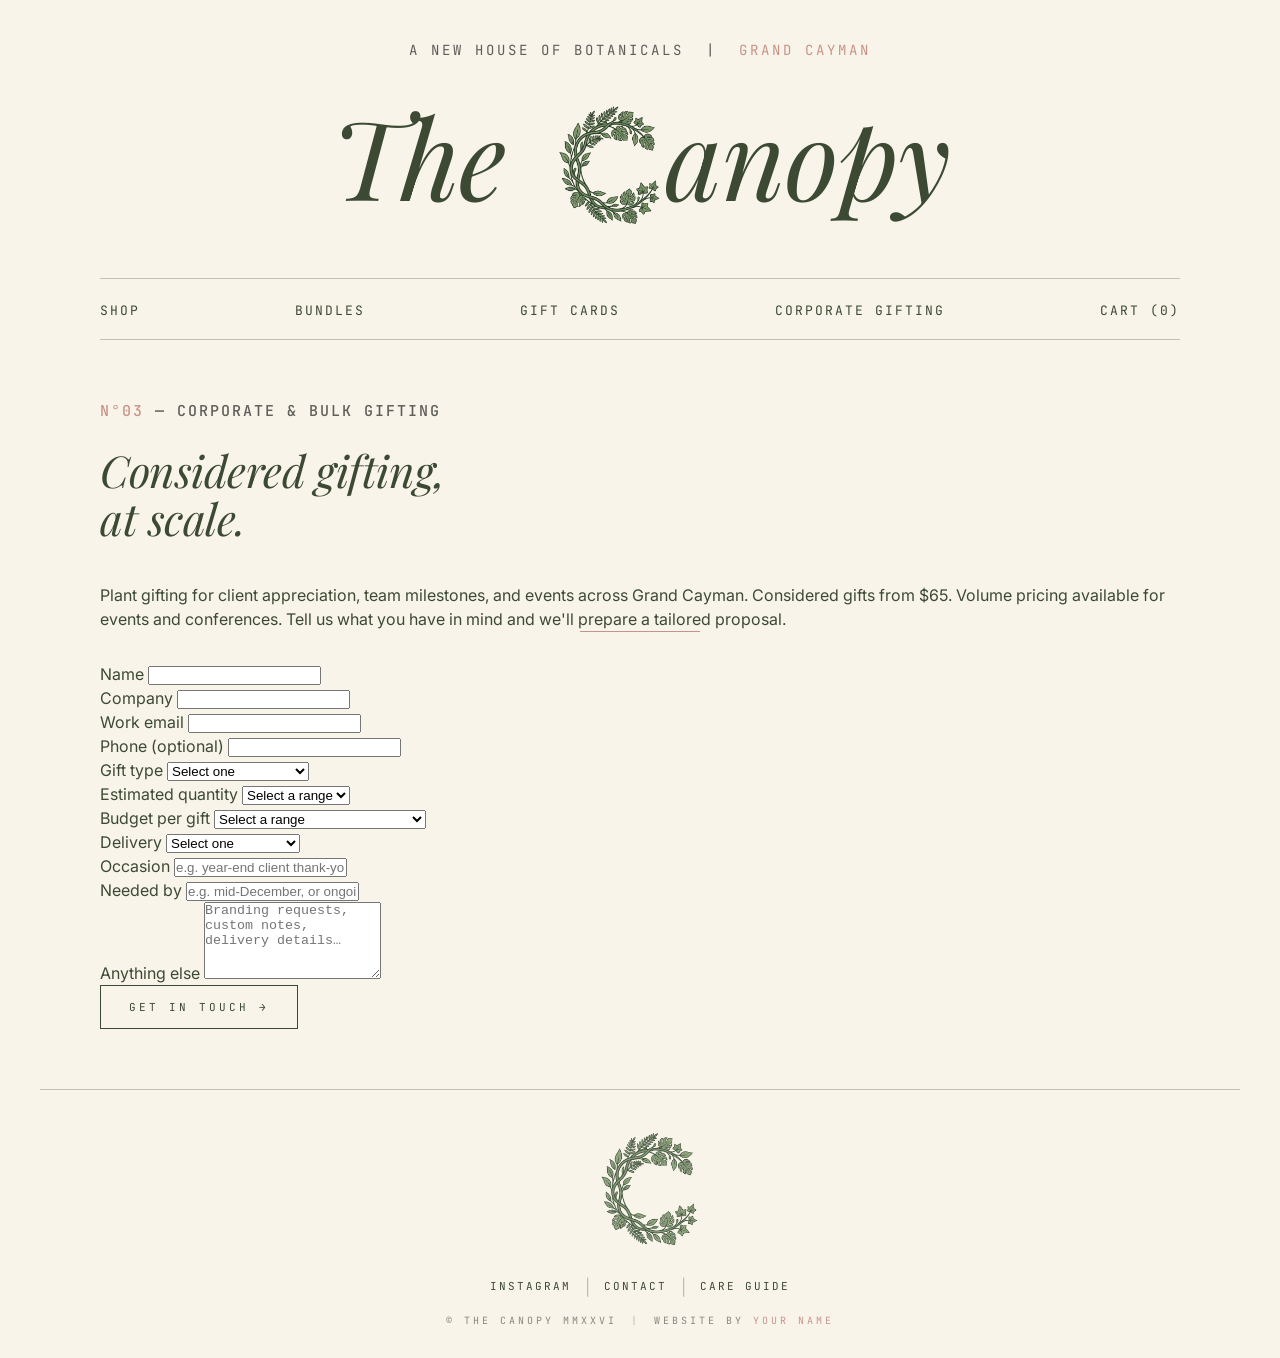
==== corporate.html @ 5a71980a "Create corporate.html" ====
<!DOCTYPE html>
<html lang="en">
<head>
  <meta charset="UTF-8">
  <meta name="viewport" content="width=device-width, initial-scale=1.0">
  <title>Corporate & Bulk Gifting — The Canopy · Grand Cayman</title>
  <meta name="description" content="Considered plant gifting at scale for client appreciation, team milestones, and events across Grand Cayman.">

  <link rel="icon" type="image/png" href="clogo.png">

  <link rel="preconnect" href="https://fonts.googleapis.com">
  <link rel="preconnect" href="https://fonts.gstatic.com" crossorigin>
  <link href="https://fonts.googleapis.com/css2?family=Playfair+Display:ital,wght@0,400;0,500;1,400;1,500&family=Inter:wght@300;400;500&family=JetBrains+Mono:wght@400;500&display=swap" rel="stylesheet">

  <link rel="stylesheet" href="styles.css">
</head>
<body>

  <!-- MASTHEAD -->
  <header class="masthead">
    <p class="tagline">A NEW HOUSE OF BOTANICALS&nbsp;&nbsp;|&nbsp;&nbsp;<span class="tagline-place">GRAND CAYMAN</span></p>

    <h1 class="wordmark">
      <a href="index.html" style="display:flex;align-items:baseline;justify-content:center;color:inherit;">
        <span class="wordmark-the">The&nbsp;</span><img class="wordmark-c" src="clogo.png" alt="C"><span class="wordmark-rest">anopy</span>
      </a>
    </h1>

    <nav class="primary-nav">
      <ul>
        <li><a href="index.html#shop">SHOP</a></li>
        <li><a href="index.html#bundles">BUNDLES</a></li>
        <li><a href="index.html#gift-cards">GIFT CARDS</a></li>
        <li><a href="corporate.html">CORPORATE GIFTING</a></li>
        <li><a href="index.html#cart" class="cart-link">CART (0)</a></li>
      </ul>
    </nav>
  </header>

  <!-- CORPORATE ENQUIRY -->
  <section class="section corporate-page">
    <p class="section-label"><span class="num">N°03</span> <span class="dim">— CORPORATE &amp; BULK GIFTING</span></p>
    <h2 class="section-title">Considered gifting,<br>at scale.</h2>

    <p class="corporate-intro">
      Plant gifting for client appreciation, team milestones, and events across Grand Cayman.
      Considered gifts from $65. Volume pricing available for events and conferences.
      Tell us what you have in mind and we'll prepare a tailored proposal.
    </p>

    <hr class="rose-rule rose-rule-left">

    <!-- ==========================================================
         FORM SETUP — REQUIRED BEFORE THIS WORKS:
         1. Go to https://formspree.io and create a free account
         2. Create a new form, copy your form endpoint
            (looks like: https://formspree.io/f/abcdwxyz)
         3. Replace YOUR_FORMSPREE_ENDPOINT below with that URL
         Until you do this, the form will not send anything.
    ========================================================== -->
    <form class="enquiry-form" action="YOUR_FORMSPREE_ENDPOINT" method="POST">

      <div class="form-row">
        <div class="form-field">
          <label for="name">Name</label>
          <input type="text" id="name" name="name" required>
        </div>
        <div class="form-field">
          <label for="company">Company</label>
          <input type="text" id="company" name="company" required>
        </div>
      </div>

      <div class="form-row">
        <div class="form-field">
          <label for="email">Work email</label>
          <input type="email" id="email" name="email" required>
        </div>
        <div class="form-field">
          <label for="phone">Phone <span class="optional">(optional)</span></label>
          <input type="tel" id="phone" name="phone">
        </div>
      </div>

      <div class="form-row">
        <div class="form-field">
          <label for="gift-type">Gift type</label>
          <select id="gift-type" name="gift-type" required>
            <option value="" disabled selected>Select one</option>
            <option>Client gifts</option>
            <option>Employee gifts</option>
            <option>Event or conference</option>
            <option>Not sure yet</option>
          </select>
        </div>
        <div class="form-field">
          <label for="quantity">Estimated quantity</label>
          <select id="quantity" name="quantity" required>
            <option value="" disabled selected>Select a range</option>
            <option>1–10</option>
            <option>11–25</option>
            <option>26–50</option>
            <option>51–100</option>
            <option>100+</option>
          </select>
        </div>
      </div>

      <div class="form-row">
        <div class="form-field">
          <label for="budget">Budget per gift</label>
          <select id="budget" name="budget" required>
            <option value="" disabled selected>Select a range</option>
            <option>Under $65 (bulk / event volume)</option>
            <option>$65–85</option>
            <option>$85–125</option>
            <option>$125–175</option>
            <option>$175+</option>
            <option>Flexible</option>
          </select>
        </div>
        <div class="form-field">
          <label for="delivery">Delivery</label>
          <select id="delivery" name="delivery" required>
            <option value="" disabled selected>Select one</option>
            <option>Single location</option>
            <option>Multiple addresses</option>
          </select>
        </div>
      </div>

      <div class="form-row">
        <div class="form-field">
          <label for="occasion">Occasion</label>
          <input type="text" id="occasion" name="occasion" placeholder="e.g. year-end client thank-you">
        </div>
        <div class="form-field">
          <label for="timeline">Needed by</label>
          <input type="text" id="timeline" name="timeline" placeholder="e.g. mid-December, or ongoing">
        </div>
      </div>

      <div class="form-field form-field-full">
        <label for="message">Anything else</label>
        <textarea id="message" name="message" rows="5" placeholder="Branding requests, custom notes, delivery details…"></textarea>
      </div>

      <button type="submit" class="btn-outline">GET IN TOUCH →</button>

    </form>
  </section>

  <hr class="section-rule">

  <!-- FOOTER -->
  <footer class="site-footer">
    <div class="footer-logo">
      <img src="clogo.png" alt="The Canopy">
    </div>

    <nav class="footer-nav">
      <a href="#instagram">INSTAGRAM</a>
      <span class="footer-divider">|</span>
      <a href="#contact">CONTACT</a>
      <span class="footer-divider">|</span>
      <a href="#care">CARE GUIDE</a>
    </nav>

    <div class="copyright">
      <span>© THE CANOPY MMXXVI</span>
      <span class="footer-divider">|</span>
      <span>WEBSITE BY <a href="https://yourwebsite.com" target="_blank">YOUR NAME</a></span>
    </div>
  </footer>

</body>
</html>
---- styles.css ----
/* ============================================
   THE CANOPY — Stylesheet v2 (clean)
   Palette: Cream #F8F4EA · Forest #3D4A33 · Sage #8A9A7E · Dusty Rose #C99488
   Type: Playfair Display (display) · Inter (body) · JetBrains Mono (accent)
   ============================================ */

:root {
  --cream: #F8F4EA;
  --forest: #3D4A33;
  --sage: #8A9A7E;
  --rose: #C99488;
  --tone: #E8DFC9;
  --grey: #5F5E5A;
  --grey-light: #888780;

  --serif: 'Playfair Display', 'Bodoni 72', 'Didot', Georgia, serif;
  --sans: 'Inter', -apple-system, BlinkMacSystemFont, 'Helvetica Neue', sans-serif;
  --mono: 'JetBrains Mono', 'IBM Plex Mono', 'Courier New', monospace;

  --max-width: 1200px;
  --gutter: 60px;
}

* {
  box-sizing: border-box;
  margin: 0;
  padding: 0;
}

html {
  scroll-behavior: smooth;
  -webkit-font-smoothing: antialiased;
  -moz-osx-font-smoothing: grayscale;
}

body {
  background: var(--cream);
  color: var(--forest);
  font-family: var(--sans);
  font-size: 16px;
  line-height: 1.5;
  font-weight: 400;
}

a {
  color: inherit;
  text-decoration: none;
  transition: color 0.2s ease;
}

a:hover {
  color: var(--rose);
}

img {
  max-width: 100%;
  display: block;
}

ul {
  list-style: none;
}

hr {
  border: 0;
  height: 1px;
  background: var(--forest);
  opacity: 0.3;
}

/* ============================================
   MASTHEAD
   ============================================ */

.masthead {
  max-width: var(--max-width);
  margin: 0 auto;
  padding: 40px var(--gutter) 0;
}

.tagline {
  font-family: var(--mono);
  font-size: 14px;
  letter-spacing: 3px;
  color: var(--grey);
  text-align: center;
  margin-bottom: 40px;
  text-transform: uppercase;
  font-weight: 400;
}

.tagline-place {
  color: var(--rose);
}

.wordmark {
  font-family: var(--serif);
  font-style: italic;
  font-weight: 400;
  font-size: 110px;
  text-align: center;
  color: var(--forest);
  line-height: 1;
  margin-bottom: 50px;
  display: flex;
  align-items: baseline;
  justify-content: center;
  letter-spacing: -0.01em;
}

.wordmark-the,
.wordmark-rest {
  display: inline-block;
}

.wordmark-c {
  display: inline-block;
  height: 1.15em;
  width: auto;
  margin: 0 -0.12em 0 -0.1em;
  vertical-align: baseline;
  align-self: flex-end;
  transform: translateY(0.02em);
}

.primary-nav {
  border-top: 1px solid rgba(61, 74, 51, 0.3);
  border-bottom: 1px solid rgba(61, 74, 51, 0.3);
  padding: 18px 0;
}

.primary-nav ul {
  display: flex;
  justify-content: space-between;
  align-items: center;
}

.primary-nav a {
  font-family: var(--mono);
  font-size: 13px;
  letter-spacing: 2px;
  color: var(--forest);
  text-transform: uppercase;
}

/* ============================================
   HERO
   ============================================ */

.hero {
  max-width: var(--max-width);
  margin: 60px auto 100px;
  padding: 0 var(--gutter);
}

.hero-video-wrap {
  background: var(--tone);
  aspect-ratio: 16 / 10;
  position: relative;
  overflow: hidden;
}

.hero-video-wrap video {
  width: 100%;
  height: 100%;
  object-fit: cover;
}

.hero-placeholder {
  position: absolute;
  inset: 0;
  display: flex;
  flex-direction: column;
  align-items: center;
  justify-content: center;
  gap: 20px;
}

.play-icon {
  width: 64px;
  height: 64px;
  border-radius: 50%;
  background: var(--cream);
  opacity: 0.85;
  display: flex;
  align-items: center;
  justify-content: center;
  font-size: 22px;
  color: var(--forest);
  padding-left: 5px;
}

.placeholder-label {
  font-family: var(--mono);
  font-size: 11px;
  letter-spacing: 3px;
  color: var(--forest);
}

/* ============================================
   TAGLINE BLOCK (under hero)
   ============================================ */

.tagline-block {
  text-align: center;
  padding: 40px var(--gutter) 100px;
  max-width: var(--max-width);
  margin: 0 auto;
}

.big-italic {
  font-family: var(--serif);
  font-style: italic;
  font-weight: 400;
  font-size: 96px;
  line-height: 1;
  color: var(--forest);
  margin-bottom: 40px;
  letter-spacing: -0.01em;
}

.caps-line {
  font-family: var(--mono);
  font-size: 12px;
  letter-spacing: 6px;
  color: var(--forest);
  text-transform: uppercase;
  margin-bottom: 16px;
}

.rose-rule {
  background: var(--rose);
  width: 120px;
  height: 1px;
  border: 0;
  margin: 0 auto 30px;
  opacity: 1;
}

.lede {
  font-family: var(--sans);
  font-size: 15px;
  color: var(--grey);
  margin-bottom: 40px;
  font-weight: 400;
}

/* ============================================
   BUTTONS
   ============================================ */

.btn-outline {
  display: inline-block;
  font-family: var(--mono);
  font-size: 11px;
  letter-spacing: 3px;
  color: var(--forest);
  text-transform: uppercase;
  padding: 14px 28px;
  border: 1px solid var(--forest);
  background: transparent;
  cursor: pointer;
  transition: all 0.2s ease;
}

.btn-outline:hover {
  background: var(--forest);
  color: var(--cream);
}

.btn-outline-small {
  display: inline-block;
  font-family: var(--mono);
  font-size: 10px;
  letter-spacing: 3px;
  color: var(--forest);
  text-transform: uppercase;
  padding: 10px 20px;
  border: 1px solid var(--forest);
  background: transparent;
  margin-top: 24px;
  transition: all 0.2s ease;
}

.gifting-card:hover .btn-outline-small {
  background: var(--forest);
  color: var(--cream);
}

/* ============================================
   SECTIONS
   ============================================ */

.section-rule {
  max-width: var(--max-width);
  margin: 0 auto;
}

.section {
  max-width: var(--max-width);
  margin: 0 auto;
  padding: 60px var(--gutter);
}

.section-head {
  display: flex;
  justify-content: space-between;
  align-items: center;
  margin-bottom: 8px;
}

.section-label {
  font-family: var(--mono);
  font-size: 15px;
  letter-spacing: 2px;
  text-transform: uppercase;
  font-weight: 500;
}

.section-label .num {
  color: var(--rose);
}

.section-label .dim {
  color: var(--grey);
}

.view-all {
  font-family: var(--mono);
  font-size: 11px;
  letter-spacing: 2px;
  color: var(--forest);
  text-transform: uppercase;
}

.section-title {
  font-family: var(--serif);
  font-style: italic;
  font-weight: 400;
  font-size: 44px;
  line-height: 1.1;
  color: var(--forest);
  margin: 24px 0 40px;
  letter-spacing: -0.01em;
}

/* ============================================
   PRODUCT GRID
   ============================================ */

.product-grid {
  display: grid;
  grid-template-columns: repeat(4, 1fr);
  gap: 20px;
  margin-top: 40px;
}

.product-card {
  cursor: pointer;
  transition: transform 0.3s ease;
}

.product-card:hover {
  transform: translateY(-4px);
}

.product-image {
  background: var(--tone);
  aspect-ratio: 3 / 4;
  margin-bottom: 16px;
  transition: opacity 0.3s ease;
}

.product-card:hover .product-image {
  opacity: 0.9;
}

.product-name {
  font-family: var(--serif);
  font-style: italic;
  font-weight: 400;
  font-size: 18px;
  color: var(--forest);
  margin-bottom: 4px;
}

.product-price {
  font-family: var(--mono);
  font-size: 13px;
  color: var(--rose);
  font-weight: 400;
}

/* ============================================
   GIFTING GRID
   ============================================ */

.gifting-grid {
  display: grid;
  grid-template-columns: 1fr 1fr;
  gap: 20px;
  margin-top: 40px;
}

.gifting-card {
  background: var(--tone);
  padding: 80px 40px;
  text-align: center;
  display: flex;
  flex-direction: column;
  align-items: center;
  justify-content: center;
  min-height: 300px;
  transition: background 0.3s ease;
}

.gifting-card:hover {
  background: #DDD2BA;
}

.gifting-title {
  font-family: var(--serif);
  font-style: italic;
  font-weight: 400;
  font-size: 40px;
  color: var(--forest);
  margin-bottom: 12px;
  letter-spacing: -0.01em;
}

.gifting-sub {
  font-family: var(--sans);
  font-size: 14px;
  color: var(--grey);
}

/* ============================================
   CORPORATE
   ============================================ */

.section-corporate {
  padding: 80px var(--gutter);
}

.lede-left {
  font-family: var(--sans);
  font-size: 16px;
  color: var(--grey);
  margin-bottom: 40px;
  max-width: 600px;
}

/* ============================================
   FOOTER  (desktop)
   ============================================ */

.site-footer {
  max-width: var(--max-width);
  margin: 0 auto;
  padding: 40px var(--gutter) 30px;
  text-align: center;
}

.footer-logo {
  display: flex;
  justify-content: center;
  align-items: center;
  margin-bottom: 24px;
}

.footer-logo img {
  width: 150px;
  height: auto;
  opacity: 0.85;
}

.footer-nav {
  display: flex;
  justify-content: center;
  align-items: center;
  gap: 14px;
  margin-bottom: 14px;
}

.footer-nav a {
  font-family: var(--mono);
  font-size: 11px;
  letter-spacing: 2px;
  color: var(--forest);
  text-transform: uppercase;
}

.copyright {
  display: flex;
  justify-content: center;
  align-items: center;
  gap: 14px;
  font-family: var(--mono);
  font-size: 10px;
  letter-spacing: 3px;
  color: var(--grey-light);
  text-transform: uppercase;
}

.footer-divider {
  color: var(--grey-light);
  opacity: 0.5;
}

.copyright a {
  color: var(--rose);
  text-decoration: none;
}

.copyright a:hover {
  text-decoration: underline;
}

/* ============================================
   MOBILE
   ============================================ */

@media (max-width: 768px) {
  :root {
    --gutter: 24px;
  }

  .tagline {
    font-size: 9px;
    letter-spacing: 2px;
    margin-bottom: 24px;
  }

  .wordmark {
    font-size: 56px;
    margin-bottom: 32px;
  }

  .primary-nav ul {
    flex-wrap: wrap;
    justify-content: center;
    gap: 16px;
  }

  .primary-nav a {
    font-size: 10px;
  }

  .hero {
    margin: 30px auto 60px;
  }

  .hero-video-wrap {
    aspect-ratio: 4 / 5;
  }

  .big-italic {
    font-size: 60px;
  }

  .caps-line {
    font-size: 10px;
    letter-spacing: 4px;
  }

  .section {
    padding: 40px var(--gutter);
  }

  .section-title {
    font-size: 32px;
  }

  .product-grid {
    grid-template-columns: repeat(2, 1fr);
    gap: 16px;
  }

  .gifting-grid {
    grid-template-columns: 1fr;
  }

  .gifting-title {
    font-size: 32px;
  }

  /* Mobile footer: logo, then nav, then copyright — all centered */
  .footer-logo img {
    width: 100px;
  }

  .footer-nav {
    flex-wrap: wrap;
    gap: 10px;
  }

  .copyright {
    flex-wrap: wrap;
    gap: 8px;
    font-size: 9px;
  }
}

/* ============================================
   ACCESSIBILITY
   ============================================ */

@media (prefers-reduced-motion: reduce) {
  *,
  *::before,
  *::after {
    animation-duration: 0.01ms !important;
    animation-iteration-count: 1 !important;
    transition-duration: 0.01ms !important;
    scroll-behavior: auto !important;
  }
}

a:focus-visible,
button:focus-visible {
  outline: 2px solid var(--rose);
  outline-offset: 4px;
}
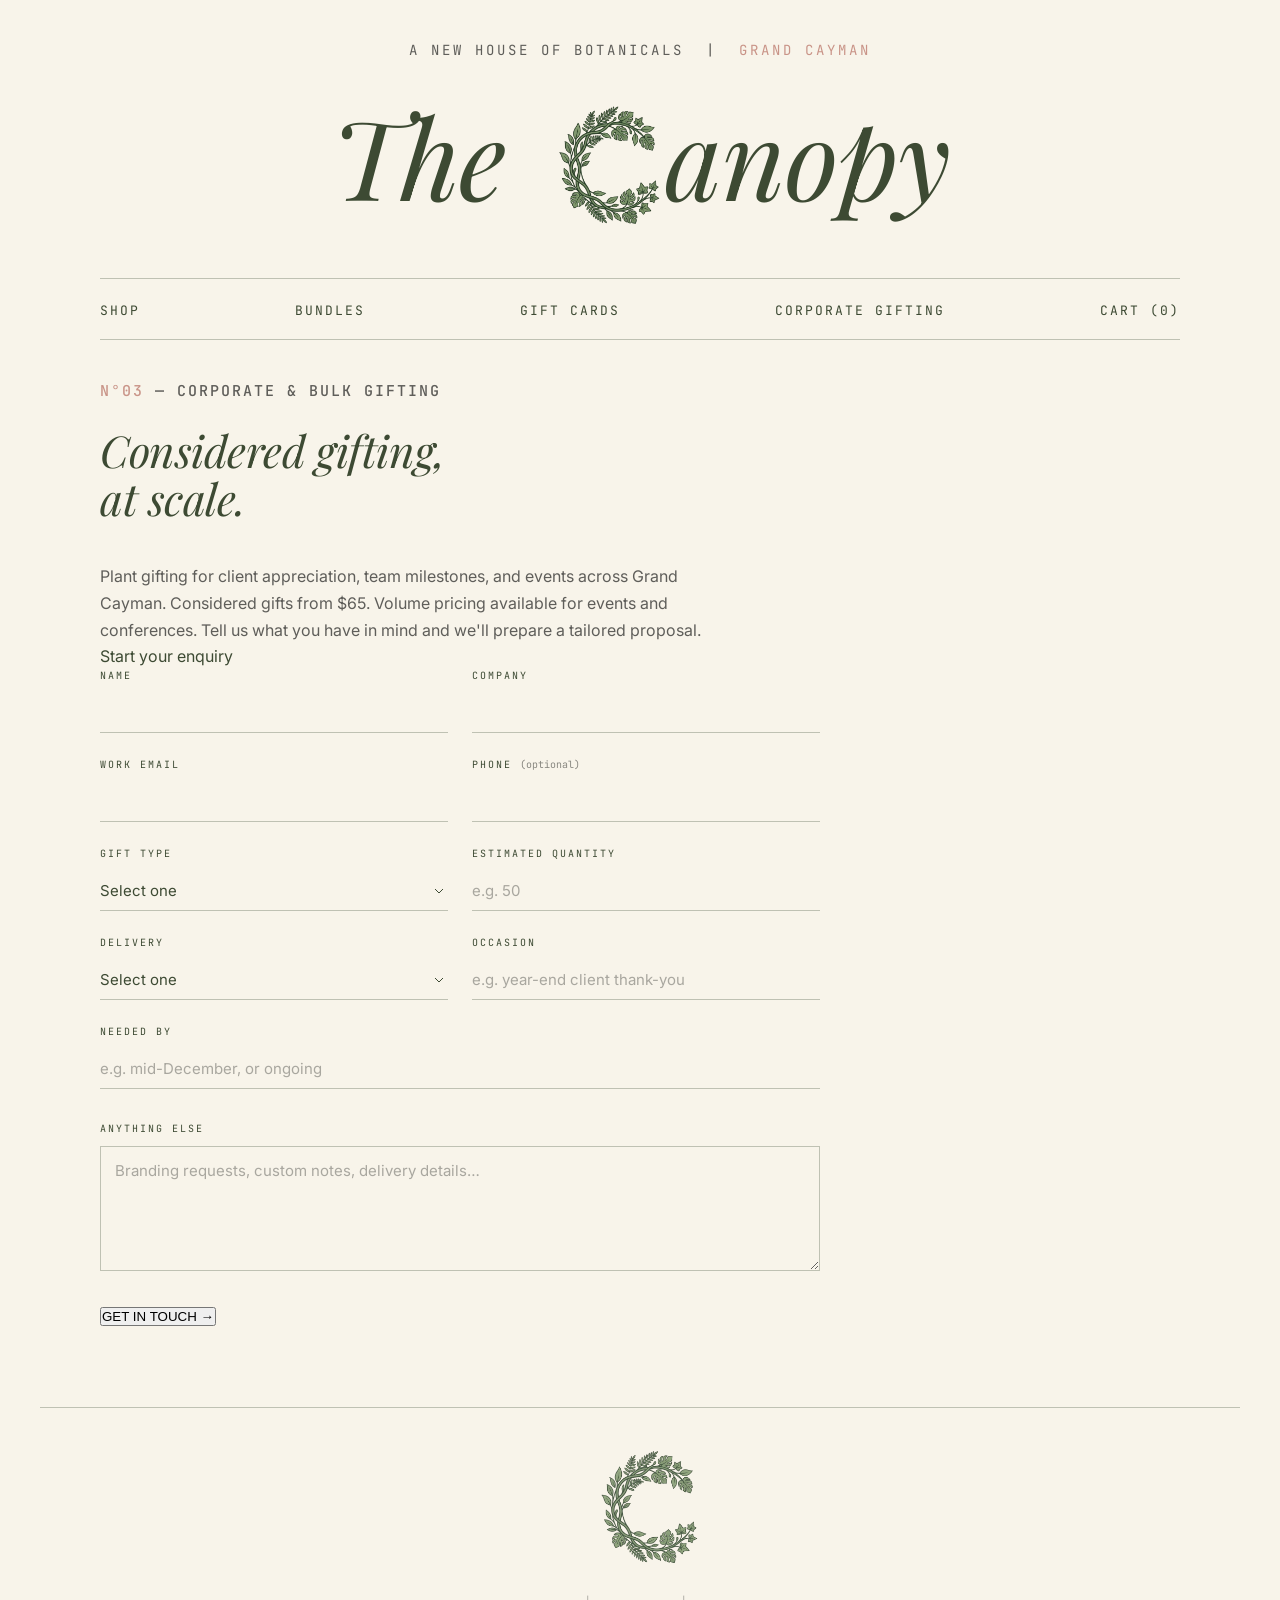
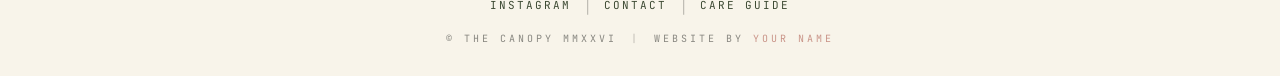
==== commit f173470f: "Update corporate.html" ====
--- a/corporate.html
+++ b/corporate.html
@@ -48,8 +48,6 @@
       Tell us what you have in mind and we'll prepare a tailored proposal.
     </p>
 
-    <hr class="rose-rule rose-rule-left">
-
     <!-- ==========================================================
          FORM SETUP — REQUIRED BEFORE THIS WORKS:
          1. Go to https://formspree.io and create a free account
@@ -59,6 +57,8 @@
          Until you do this, the form will not send anything.
     ========================================================== -->
     <form class="enquiry-form" action="YOUR_FORMSPREE_ENDPOINT" method="POST">
+
+      <p class="form-heading">Start your enquiry</p>
 
       <div class="form-row">
         <div class="form-field">
@@ -95,30 +95,11 @@
         </div>
         <div class="form-field">
           <label for="quantity">Estimated quantity</label>
-          <select id="quantity" name="quantity" required>
-            <option value="" disabled selected>Select a range</option>
-            <option>1–10</option>
-            <option>11–25</option>
-            <option>26–50</option>
-            <option>51–100</option>
-            <option>100+</option>
-          </select>
+          <input type="number" id="quantity" name="quantity" min="1" placeholder="e.g. 50" required>
         </div>
       </div>
 
       <div class="form-row">
-        <div class="form-field">
-          <label for="budget">Budget per gift</label>
-          <select id="budget" name="budget" required>
-            <option value="" disabled selected>Select a range</option>
-            <option>Under $65 (bulk / event volume)</option>
-            <option>$65–85</option>
-            <option>$85–125</option>
-            <option>$125–175</option>
-            <option>$175+</option>
-            <option>Flexible</option>
-          </select>
-        </div>
         <div class="form-field">
           <label for="delivery">Delivery</label>
           <select id="delivery" name="delivery" required>
@@ -127,17 +108,15 @@
             <option>Multiple addresses</option>
           </select>
         </div>
-      </div>
-
-      <div class="form-row">
         <div class="form-field">
           <label for="occasion">Occasion</label>
           <input type="text" id="occasion" name="occasion" placeholder="e.g. year-end client thank-you">
         </div>
-        <div class="form-field">
-          <label for="timeline">Needed by</label>
-          <input type="text" id="timeline" name="timeline" placeholder="e.g. mid-December, or ongoing">
-        </div>
+      </div>
+
+      <div class="form-field form-field-full">
+        <label for="timeline">Needed by</label>
+        <input type="text" id="timeline" name="timeline" placeholder="e.g. mid-December, or ongoing">
       </div>
 
       <div class="form-field form-field-full">
@@ -145,7 +124,7 @@
         <textarea id="message" name="message" rows="5" placeholder="Branding requests, custom notes, delivery details…"></textarea>
       </div>
 
-      <button type="submit" class="btn-outline">GET IN TOUCH →</button>
+      <button type="submit" class="btn-solid">GET IN TOUCH →</button>
 
     </form>
   </section>
--- a/styles.css
+++ b/styles.css
@@ -1,8 +1,4 @@
-/* ============================================
-   THE CANOPY — Stylesheet v2 (clean)
-   Palette: Cream #F8F4EA · Forest #3D4A33 · Sage #8A9A7E · Dusty Rose #C99488
-   Type: Playfair Display (display) · Inter (body) · JetBrains Mono (accent)
-   ============================================ */
+
 
 :root {
   --cream: #F8F4EA;
@@ -517,6 +513,111 @@
 }
 
 /* ============================================
+   CORPORATE PAGE / ENQUIRY FORM
+   ============================================ */
+
+.corporate-page {
+  padding-top: 40px;
+  padding-bottom: 80px;
+}
+
+.corporate-intro {
+  font-family: var(--sans);
+  font-size: 16px;
+  line-height: 1.7;
+  color: var(--grey);
+  max-width: 620px;
+  margin: 24px 0 0;
+}
+
+.rose-rule-left {
+  margin: 40px 0 48px;
+}
+
+.enquiry-form {
+  max-width: 720px;
+}
+
+.form-row {
+  display: grid;
+  grid-template-columns: 1fr 1fr;
+  gap: 24px;
+  margin-bottom: 24px;
+}
+
+.form-field {
+  display: flex;
+  flex-direction: column;
+}
+
+.form-field-full {
+  margin-bottom: 32px;
+}
+
+.form-field label {
+  font-family: var(--mono);
+  font-size: 10px;
+  letter-spacing: 2px;
+  text-transform: uppercase;
+  color: var(--forest);
+  margin-bottom: 10px;
+}
+
+.form-field label .optional {
+  color: var(--grey-light);
+  text-transform: none;
+  letter-spacing: 0;
+}
+
+.form-field input,
+.form-field select,
+.form-field textarea {
+  font-family: var(--sans);
+  font-size: 15px;
+  color: var(--forest);
+  background: transparent;
+  border: 0;
+  border-bottom: 1px solid rgba(61, 74, 51, 0.3);
+  padding: 10px 0;
+  border-radius: 0;
+  transition: border-color 0.2s ease;
+  -webkit-appearance: none;
+  appearance: none;
+}
+
+.form-field textarea {
+  border: 1px solid rgba(61, 74, 51, 0.3);
+  padding: 14px;
+  resize: vertical;
+}
+
+.form-field input:focus,
+.form-field select:focus,
+.form-field textarea:focus {
+  outline: none;
+  border-color: var(--rose);
+}
+
+.form-field input::placeholder,
+.form-field textarea::placeholder {
+  color: var(--grey-light);
+  opacity: 0.7;
+}
+
+.form-field select {
+  cursor: pointer;
+  background-image: url("data:image/svg+xml;charset=US-ASCII,%3Csvg%20width%3D%2210%22%20height%3D%226%22%20viewBox%3D%220%200%2010%206%22%20xmlns%3D%22http%3A%2F%2Fwww.w3.org%2F2000%2Fsvg%22%3E%3Cpath%20d%3D%22M1%201l4%204%204-4%22%20stroke%3D%22%233D4A33%22%20stroke-width%3D%221%22%20fill%3D%22none%22%2F%3E%3C%2Fsvg%3E");
+  background-repeat: no-repeat;
+  background-position: right 4px center;
+  padding-right: 24px;
+}
+
+.enquiry-form .btn-outline {
+  margin-top: 8px;
+  cursor: pointer;
+}
+
+/* ============================================
    MOBILE
    ============================================ */
 
@@ -598,6 +699,12 @@
     flex-wrap: wrap;
     gap: 8px;
     font-size: 9px;
+  }
+
+  .form-row {
+    grid-template-columns: 1fr;
+    gap: 24px;
+    margin-bottom: 24px;
   }
 }
 
